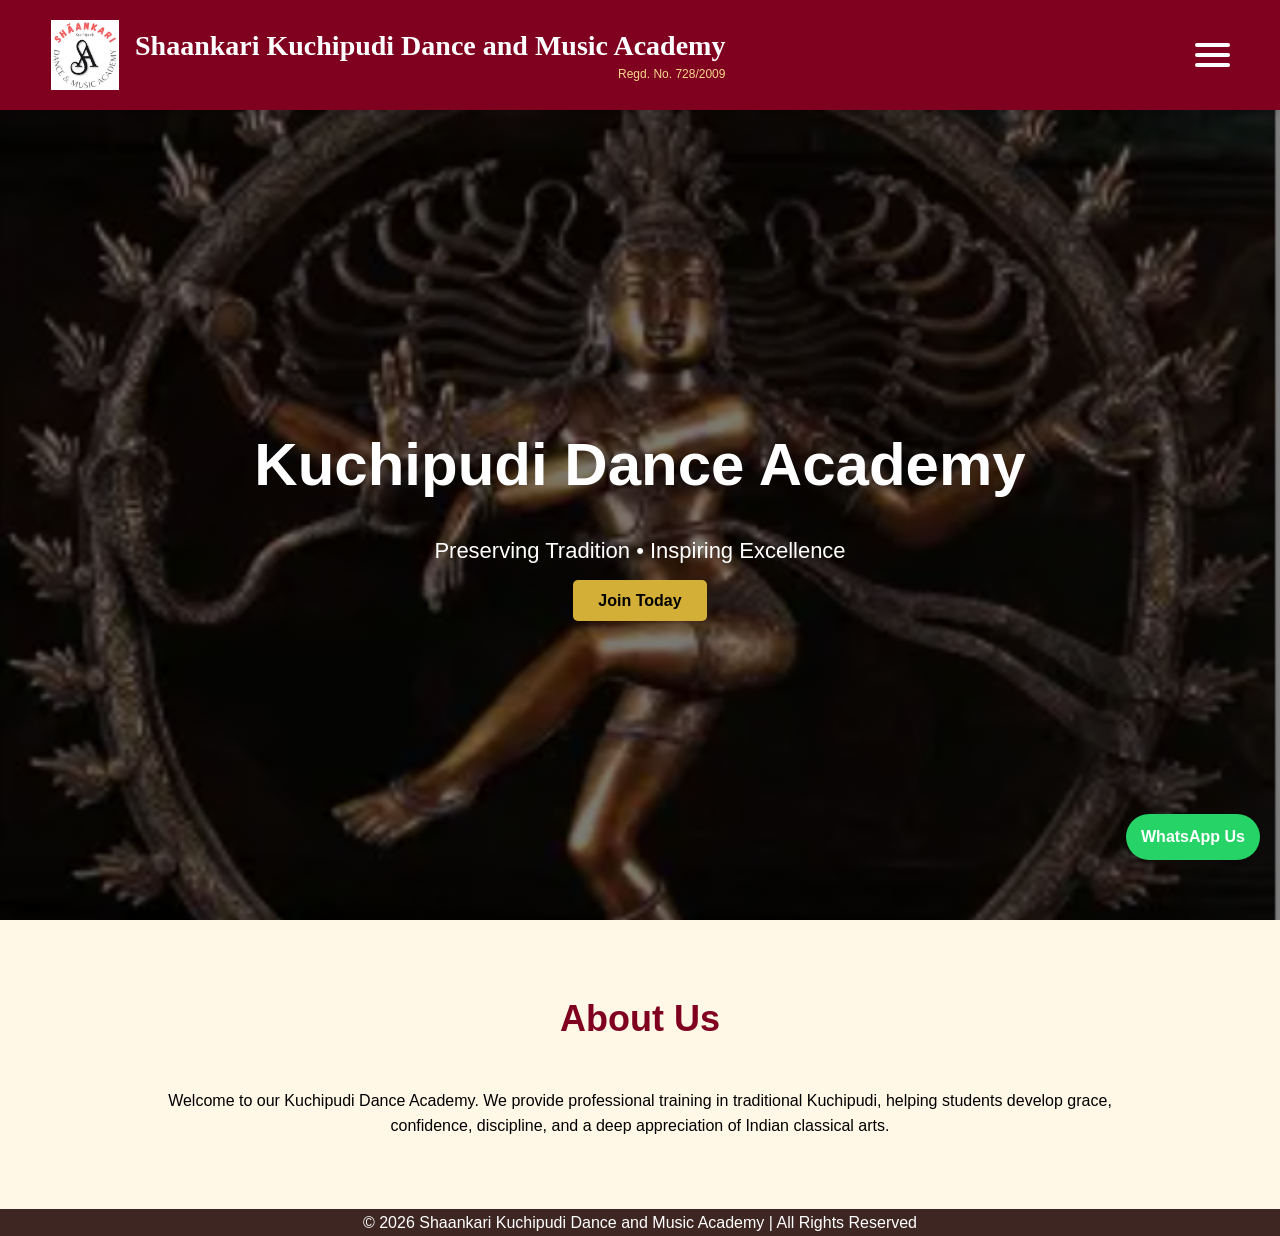
==== index.html @ 615d6a78 "First website upload" ====
<!DOCTYPE html>
<html lang="en">
<head>
<meta charset="UTF-8">
<meta name="viewport" content="width=device-width, initial-scale=1.0">
<title>Kuchipudi Dance Academy</title>
<link rel="stylesheet" href="style.css">
<script src="script.js"></script>
</head>

<body>

<div id="header"></div>
<section class="hero">
    <div class="hero-content">
        <h1>Kuchipudi Dance Academy</h1>
        <p>Preserving Tradition • Inspiring Excellence</p>
        <a href="contact.html" class="btn">Join Today</a>
    </div>
</section>

<section id="about">
    <h2 class="section-title">About Us</h2>
    <div class="about">
        <p>
            Welcome to our Kuchipudi Dance Academy. We provide
            professional training in traditional Kuchipudi, helping
            students develop grace, confidence, discipline, and a
            deep appreciation of Indian classical arts.
        </p>
    </div>
</section>


<a href="https://wa.me/919133263884?text=Hello,%20I%20am%20interested%20in%20your%20academy."
   class="whatsapp-btn"
   target="_blank">
   WhatsApp Us
</a>


<footer>
    © 2026 Shaankari Kuchipudi Dance and Music Academy | All Rights Reserved
</footer>
<script>

document
.getElementById("contactForm")
.addEventListener("submit", async (e) => {

    e.preventDefault();

    const data = {

        name: document.getElementById("name").value,

        email: document.getElementById("email").value,

        phone: document.getElementById("phone").value,

        message: document.getElementById("message").value
    };

    try {

        const response = await fetch(
            "http://localhost:5000/api/contact",
            {
                method: "POST",
                headers: {
                    "Content-Type": "application/json"
                },
                body: JSON.stringify(data)
            }
        );

        const result = await response.json();

        alert(result.message);

        document
        .getElementById("contactForm")
        .reset();

    }
    catch(error) {

        console.error(error);

        alert("Failed to submit inquiry");
    }

});

</script>
</body>
</html>
---- style.css ----
*{
    margin:0;
    padding:0;
    box-sizing:border-box;
    font-family:Arial, sans-serif;
}

body{
    line-height:1.6;
    background:#FFF8E7;
}

header{
    background:#800020;
    color:white;
    padding:20px 50px;
    display:flex;
    justify-content:space-between;
    align-items:center;
    position:relative;
    box-shadow:0 2px 10px rgba(0,0,0,0.2);
}

.logo{
    display:flex;
    align-items:center;
    gap:15px;
}

.logo img{
    width:70px;
    height:70px;
    object-fit:contain;
}

.logo-text{
    display:flex;
    flex-direction:column;

    font-family:'Cinzel', serif; /* or Georgia */
    font-size:28px;
    font-weight:bold;
    color:white;
    line-height:1.2;
}

.regd{
    font-size:12px;
    font-weight:normal;
    color:#f5d98b;
    align-self:flex-end;
    margin-top:5px;
}
.menu-toggle{
    display:flex;
    flex-direction:column;
    cursor:pointer;
    gap:6px;
}

.menu-toggle span{
    width:35px;
    height:4px;
    background:white;
    border-radius:2px;
    transition:0.4s;
}

/* Animated Hamburger */

.menu-toggle.active span:nth-child(1){
    transform:translateY(10px) rotate(45deg);
}

.menu-toggle.active span:nth-child(2){
    opacity:0;
}

.menu-toggle.active span:nth-child(3){
    transform:translateY(-10px) rotate(-45deg);
}

/* Dropdown Menu */

#menu{
    position:absolute;
    top:85px;
    right:20px;
    width:280px;

    background:white;
    border-radius:15px;

    box-shadow:0 8px 25px rgba(0,0,0,0.15);

    overflow:hidden;

    max-height:0;
    opacity:0;

    transition:
        max-height 0.5s ease,
        opacity 0.4s ease;

    z-index:1000;
}

#menu.show{
    max-height:500px;
    opacity:1;
}

#menu a{
    display:block;
    padding:18px 22px;
    color:#333;
    text-decoration:none;
    font-size:16px;

    border-bottom:1px solid #eee;

    transition:
        background 0.3s,
        padding-left 0.3s;
}

#menu a:hover{
    background:#fff4dc;
    padding-left:30px;
    color:#800020;
}

#menu a:last-child{
    border-bottom:none;
}

nav a{
    color:white;
    text-decoration:none;
    margin-left:20px;
}

.hero{
    height:90vh;
    background:linear-gradient(rgba(0,0,0,.5),
    rgba(0,0,0,.5)),
    url("./images/nataraja.png")
    center/cover;
    display:flex;
    justify-content:center;
    align-items:center;
    text-align:center;
    color:white;
}

.hero-content h1{
    font-size:60px;
}

.hero-content p{
    font-size:22px;
    margin:20px 0;
}

.btn{
    background:#D4AF37;
    color:black;
    padding:12px 25px;
    text-decoration:none;
    border-radius:5px;
    font-weight:bold;
}

section{
    padding:70px 10%;
}

.section-title{
    text-align:center;
    font-size:36px;
    color:#800020;
    margin-bottom:40px;
}

.about{
    text-align:center;
}

.page-banner{
    height:400px;

    background:
    linear-gradient(
        rgba(0,0,0,0.5),
        rgba(0,0,0,0.5)
    ),
    url("./images/banner.jpg");

    background-size:cover;
    background-position:50% 70%;
    background-repeat:no-repeat;

    display:flex;
    justify-content:center;
    align-items:center;

    text-align:center;
}

.banner-overlay h1{
    color:white;
    font-size:60px;
    margin-bottom:15px;

    font-family:Georgia, serif;
}

.banner-overlay p{
    color:white;
    font-size:24px;
    letter-spacing:2px;
}



.about-section{
    padding:50px 20px;
    background:#faf8f3;
}

.container{
    max-width:1200px;
    margin:auto;
}

.page-title{
    text-align:center;
    color:#8b0000;
    font-size:42px;
    margin-bottom:10px;
}

.subtitle{
    text-align:center;
    font-size:20px;
    color:#555;
    margin-bottom:40px;
}

.about-intro{
    text-align:center;
    line-height:1.8;
    margin-bottom:40px;
}

.stats-container{
    display:grid;
    grid-template-columns:repeat(auto-fit,minmax(180px,1fr));
    gap:20px;
    margin-bottom:50px;
}

.stat-card{
    background:white;
    padding:25px;
    text-align:center;
    border-radius:12px;
    box-shadow:0 3px 10px rgba(0,0,0,0.1);
}

.stat-card h2{
    color:#b22222;
    font-size:35px;
}

.about-card{
    background:white;
    padding:30px;
    margin-bottom:25px;
    border-radius:12px;
    box-shadow:0 3px 10px rgba(0,0,0,0.08);
}

.about-card h2{
    color:#8b0000;
    margin-bottom:15px;
}

.about-card ul{
    padding-left:20px;
}

.about-card li{
    margin-bottom:10px;
}

.values{
    display:grid;
    grid-template-columns:repeat(auto-fit,minmax(250px,1fr));
    gap:20px;
}

.quote-section{
    background:#8b0000;
    color:white;
    text-align:center;
    padding:40px;
    border-radius:12px;
    margin-top:30px;
}

.quote-section blockquote{
    font-size:28px;
    font-style:italic;
    margin:20px 0;
}

.closing-text{
    text-align:center;
    margin-top:40px;
}

.closing-text h2{
    color:#8b0000;
}

.closing-text h3{
    margin-top:20px;
    color:#b22222;
}





/* ===== FOUNDER PAGE ===== */

.founder-page{
    max-width: 1200px;
    margin: 0 auto;
    padding: 30px 20px;
}

/* ===== HERO SECTION ===== */

.founder-hero{
    margin-bottom: 50px;
}

.hero-container{
    display: flex;
    align-items: center;
    gap: 50px;
    flex-wrap: wrap;
}

.founder-photo{
    flex: 1;
    min-width: 300px;
}

.founder-photo img{
    width: 100%;
    border-radius: 20px;
    box-shadow: 0 8px 25px rgba(0,0,0,0.15);
}

.founder-details{
    flex: 1;
    min-width: 300px;
}

.founder-details h1{
    font-size: 2.8rem;
    color: #8B0000;
    margin-bottom: 10px;
}

.founder-details h3{
    color: #d4a017;
    margin-bottom: 12px;
    font-size: 1.4rem;
}

.designation{
    font-size: 1.1rem;
    font-weight: 600;
    margin-bottom: 20px;
}

.founder-details p{
    line-height: 1.8;
    color: #444;
}

/* ===== STATS ===== */

.stats{
    display: flex;
    gap: 20px;
    margin-top: 25px;
    flex-wrap: wrap;
}

.stat-box{
    background: #fff8ef;
    padding: 20px;
    border-radius: 12px;
    text-align: center;
    flex: 1;
    min-width: 120px;
    box-shadow: 0 4px 10px rgba(0,0,0,0.08);
}

.stat-box h2{
    color: #8B0000;
    margin-bottom: 5px;
}

.stat-box p{
    margin: 0;
    font-size: 14px;
}

/* ===== CONTENT SECTIONS ===== */

.content-section{
    background: #ffffff;
    padding: 30px;
    margin: 35px 0;
    border-radius: 15px;
    box-shadow: 0 3px 12px rgba(0,0,0,0.08);
}

.content-section h2{
    color: #8B0000;
    margin-bottom: 20px;
    font-size: 2rem;
}

.content-section p{
    line-height: 1.9;
    color: #444;
    margin-bottom: 15px;
}

/* ===== QUALIFICATION LIST ===== */

.qualification-list{
    padding-left: 25px;
}

.qualification-list li{
    margin-bottom: 12px;
    line-height: 1.7;
}

/* ===== IMAGE BANNER ===== */

.image-banner{
    margin: 50px 0;
}

.image-banner img{
    width: 100%;
    height: 450px;
    object-fit: cover;
    border-radius: 15px;
    box-shadow: 0 6px 15px rgba(0,0,0,0.15);
}

/* ===== SPLIT SECTION ===== */

.split-section{
    display: flex;
    align-items: center;
    gap: 40px;
    margin: 60px 0;
    flex-wrap: wrap;
}

.split-image{
    flex: 1;
    min-width: 300px;
}

.split-content{
    flex: 1;
    min-width: 300px;
}

.split-image img{
    width: 100%;
    height:350px;
    object-fit: cover;
    object-position: 20% 10%;
    border-radius: 15px;
    box-shadow: 0 6px 15px rgba(0,0,0,0.15);
}

.split-content h2{
    color: #8B0000;
    margin-bottom: 15px;
}

.split-content p{
    line-height: 1.8;
}

/* ===== WORK CARDS ===== */

.works-grid{
    display: grid;
    grid-template-columns: repeat(auto-fit,minmax(220px,1fr));
    gap: 20px;
}

.work-card{
    background: linear-gradient(135deg,#8B0000,#b22222);
    color: #fff;
    text-align: center;
    padding: 18px;
    border-radius: 12px;
    font-weight: 600;
    transition: transform 0.3s;
}

.work-card:hover{
    transform: translateY(-5px);
}

/* ===== TAGS ===== */

.tag-container,
.country-container{
    display: flex;
    flex-wrap: wrap;
    gap: 12px;
}

.tag,
.country{
    background: #f2f2f2;
    padding: 10px 16px;
    border-radius: 50px;
    font-weight: 500;
}

.country{
    background: #fff3d5;
}

/* ===== IMAGE ROW ===== */

.image-row{
    display: grid;
    grid-template-columns: repeat(auto-fit,minmax(250px,1fr));
    gap: 20px;
    margin: 50px 0;
}

.image-row img{
    width: 100%;
    height: 280px;
    object-fit: cover;
    border-radius: 15px;
    transition: transform 0.4s ease;
}

.image-row img:hover{
    transform: scale(1.03);
}

/* ===== GALLERY ===== */

.gallery-section{
    margin: 60px 0;
}

.gallery-section h2{
    text-align: center;
    color: #8B0000;
    margin-bottom: 30px;
}

.gallery-grid{
    display: grid;
    grid-template-columns: repeat(auto-fit,minmax(280px,1fr));
    gap: 20px;
}

.gallery-grid img{
    width: 100%;
    height: 280px;
    object-fit: cover;
    border-radius: 15px;
    box-shadow: 0 5px 12px rgba(0,0,0,0.15);
    transition: transform 0.3s ease;
}

.gallery-grid img:hover{
    transform: scale(1.02);
}

/* ===== MESSAGE ===== */

.founder-message{
    background: #fff8ef;
    padding: 40px;
    border-radius: 20px;
    text-align: center;
    margin: 60px 0;
}

.founder-message h2{
    color: #8B0000;
    margin-bottom: 20px;
}

.founder-message blockquote{
    font-size: 1.6rem;
    font-style: italic;
    color: #8B0000;
    margin-bottom: 20px;
}

.founder-message p{
    max-width: 800px;
    margin: auto;
    line-height: 1.8;
}

/* ===== MOBILE ===== */

@media(max-width:768px){

    .founder-details h1{
        font-size: 2rem;
    }

    .hero-container{
        gap: 30px;
    }

    .content-section{
        padding: 20px;
    }

    .image-banner img{
        height: 280px;
    }

    .gallery-grid img{
        height: 220px;
    }

    .image-row img{
        height: 220px;
    }

}






.courses{
    display:grid;
    grid-template-columns:repeat(auto-fit,minmax(250px,1fr));
    gap:25px;
}

.card{
    background:white;
    padding:25px;
    border-radius:10px;
    box-shadow:0 4px 12px rgba(0,0,0,.1);
}

.card h3{
    color:#800020;
    margin-bottom:15px;
}

.gallery{
    display:grid;
    grid-template-columns:repeat(auto-fit,minmax(280px,1fr));
    gap:20px;
}

.gallery img{
    width:80%;
    height:250px;
    object-fit:cover;
    object-position: 40% 20%;
    border-radius:10px;
}

.contact-container{
    display:flex;
    gap:40px;
    padding:60px 10%;
    flex-wrap:wrap;
}

.contact-info,
.contact-form{
    flex:1;
    min-width:350px;
}

.contact-info{
    background:white;
    padding:30px;
    border-radius:15px;
    box-shadow:0 5px 20px rgba(0,0,0,0.1);
}

.contact-info h2{
    color:#800020;
    margin-bottom:20px;
}

.contact-info p{
    font-size:18px;
    margin-bottom:20px;
    line-height:1.8;
}


.map-section{
    padding:60px 10%;
}

.map-section h2{
    text-align:center;
    color:#800020;
    margin-bottom:30px;
}
.whatsapp-btn{
    position: fixed;
    bottom: 40px;
    right: 20px;
    background: #25D366;
    color: white;
    padding: 10px 15px;
    border-radius: 50px;
    text-decoration: none;
    font-weight: bold;
}

form{
    max-width:600px;
    margin:auto;
}

input, textarea{
    width:100%;
    padding:12px;
    margin:10px 0;
    border:1px solid #ccc;
    border-radius:5px;
}

button{
    background:#800020;
    color:white;
    border:none;
    padding:12px 25px;
    cursor:pointer;
    border-radius:5px;
}

footer{
    background:#3E2723;
    color:white;
    text-align:center;
    padding:1px;
}

@media(max-width:768px){
.hero-content h1{
    font-size:40px;
}
}
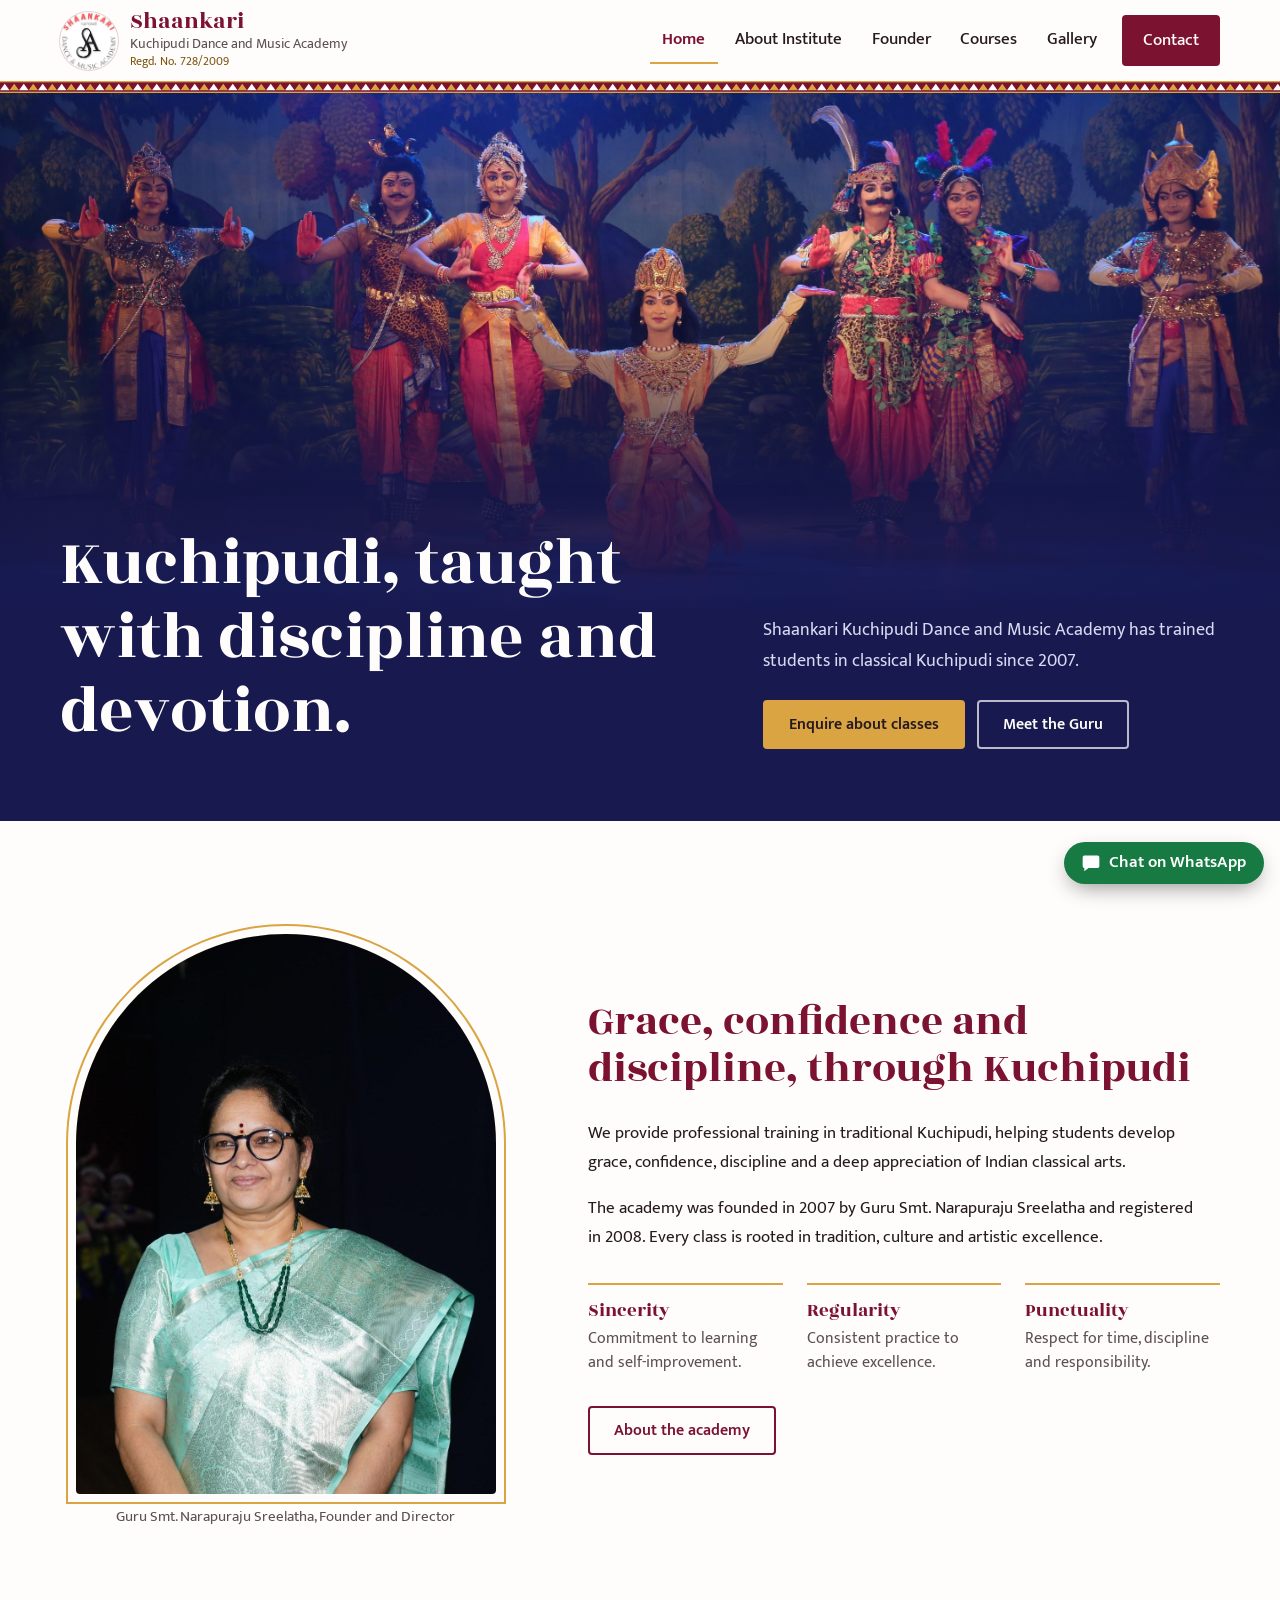
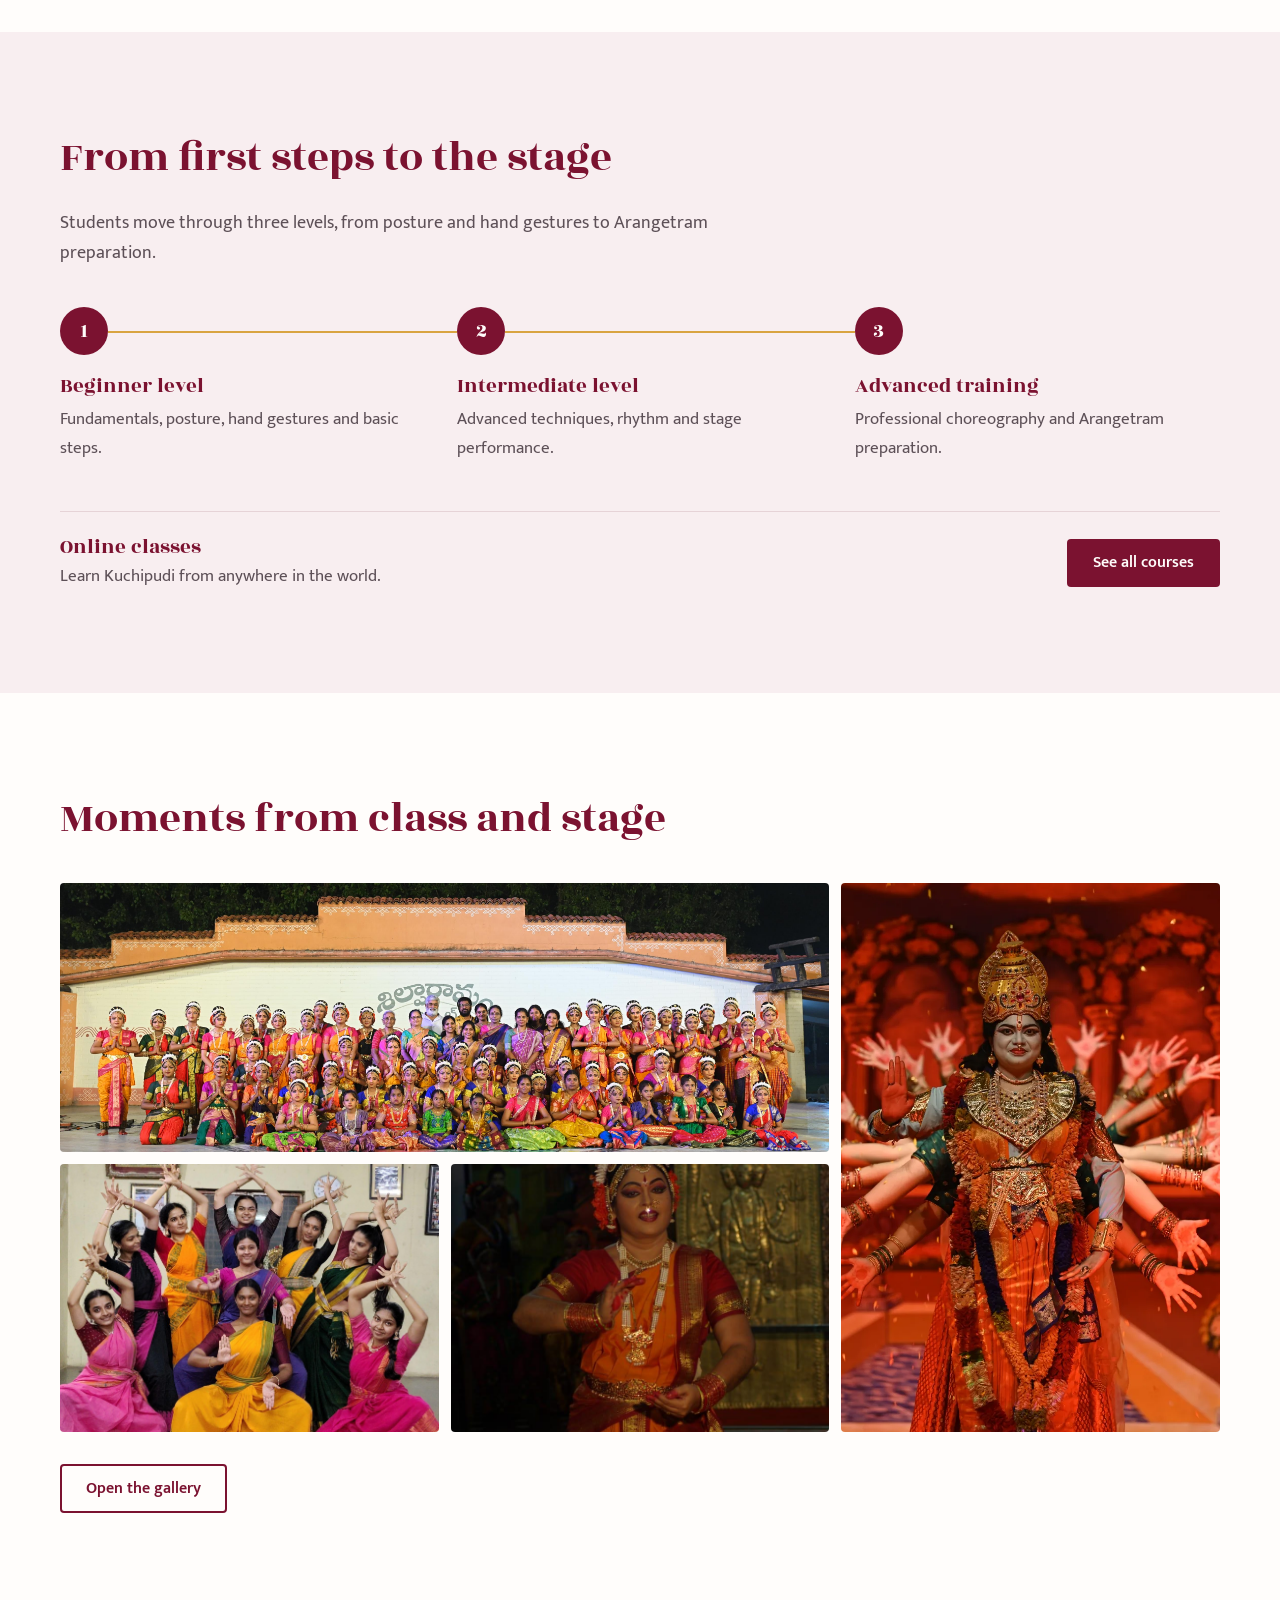
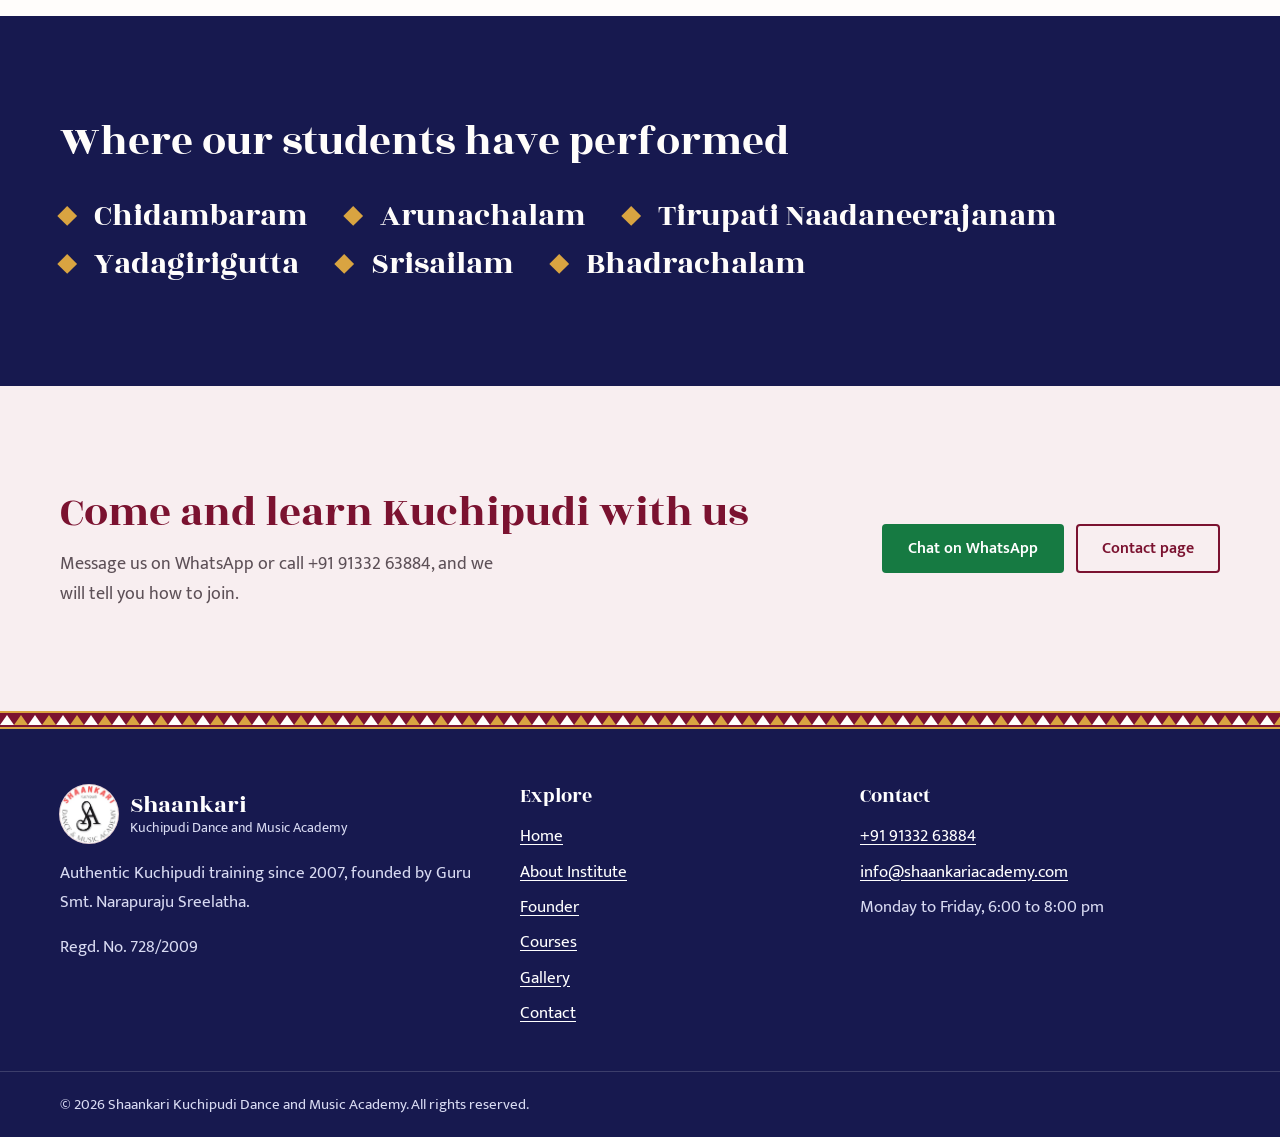
==== commit d86af6d4: "overall changes made to website" ====
--- a/index.html
+++ b/index.html
@@ -2,96 +2,162 @@
 <html lang="en">
 <head>
 <meta charset="UTF-8">
-<meta name="viewport" content="width=device-width, initial-scale=1.0">
-<title>Kuchipudi Dance Academy</title>
+<meta name="viewport" content="width=device-width, initial-scale=1">
+<title>Shaankari Kuchipudi Dance and Music Academy</title>
+<meta name="description" content="Shaankari Kuchipudi Dance and Music Academy has trained students in classical Kuchipudi since 2007. Classes from beginner level to Arangetram, in person and online.">
+<meta name="theme-color" content="#17194F">
+<link rel="icon" href="images/logo.jpg">
+<link rel="preconnect" href="https://fonts.googleapis.com">
+<link rel="preconnect" href="https://fonts.gstatic.com" crossorigin>
+<link href="https://fonts.googleapis.com/css2?family=Mukta:wght@400;500;600&family=Rozha+One&display=swap" rel="stylesheet">
 <link rel="stylesheet" href="style.css">
+</head>
+<body>
+<a class="skip-link" href="#main">Skip to content</a>
+<header id="site-header" class="site-header"></header>
+
+<main id="main">
+
+  <section class="hero" aria-labelledby="hero-title">
+    <div class="hero__media">
+      <img src="images/img2.jpg" width="2880" height="1920" fetchpriority="high"
+           alt="Seven dancers in Kuchipudi costume on stage in front of a painted forest backdrop">
+    </div>
+    <div class="hero__content wrap">
+      <h1 id="hero-title">Kuchipudi, taught with discipline and devotion.</h1>
+      <div class="hero__aside">
+        <p>Shaankari Kuchipudi Dance and Music Academy has trained students in classical Kuchipudi since 2007.</p>
+        <p class="actions">
+          <a class="btn btn--gold" href="contact.html">Enquire about classes</a>
+          <a class="btn btn--light" href="founder.html">Meet the Guru</a>
+        </p>
+      </div>
+    </div>
+  </section>
+
+  <section class="band" aria-labelledby="welcome-title">
+    <div class="wrap split">
+      <figure class="photo" style="margin:0">
+        <div class="arch">
+          <img src="images/guru.jpg" width="1988" height="1326" loading="lazy" decoding="async"
+               style="object-position:58% 40%"
+               alt="Smt. Narapuraju Sreelatha, founder and director of the academy">
+        </div>
+        <figcaption class="caption">Guru Smt. Narapuraju Sreelatha, Founder and Director</figcaption>
+      </figure>
+
+      <div>
+        <h2 id="welcome-title">Grace, confidence and discipline, through Kuchipudi</h2>
+        <div class="prose">
+          <p>We provide professional training in traditional Kuchipudi, helping students develop grace, confidence, discipline and a deep appreciation of Indian classical arts.</p>
+          <p>The academy was founded in 2007 by Guru Smt. Narapuraju Sreelatha and registered in 2008. Every class is rooted in tradition, culture and artistic excellence.</p>
+        </div>
+
+        <ul class="values">
+          <li>
+            <h3>Sincerity</h3>
+            <p>Commitment to learning and self-improvement.</p>
+          </li>
+          <li>
+            <h3>Regularity</h3>
+            <p>Consistent practice to achieve excellence.</p>
+          </li>
+          <li>
+            <h3>Punctuality</h3>
+            <p>Respect for time, discipline and responsibility.</p>
+          </li>
+        </ul>
+
+        <p class="actions"><a class="btn btn--outline" href="about-institute.html">About the academy</a></p>
+      </div>
+    </div>
+  </section>
+
+  <section class="band band--blush" aria-labelledby="path-title">
+    <div class="wrap">
+      <div class="section-head">
+        <h2 id="path-title">From first steps to the stage</h2>
+        <p>Students move through three levels, from posture and hand gestures to Arangetram preparation.</p>
+      </div>
+
+      <ol class="path">
+        <li>
+          <h3>Beginner level</h3>
+          <p>Fundamentals, posture, hand gestures and basic steps.</p>
+        </li>
+        <li>
+          <h3>Intermediate level</h3>
+          <p>Advanced techniques, rhythm and stage performance.</p>
+        </li>
+        <li>
+          <h3>Advanced training</h3>
+          <p>Professional choreography and Arangetram preparation.</p>
+        </li>
+      </ol>
+
+      <div class="path-note">
+        <div>
+          <h3>Online classes</h3>
+          <p>Learn Kuchipudi from anywhere in the world.</p>
+        </div>
+        <a class="btn btn--silk" href="courses.html">See all courses</a>
+      </div>
+    </div>
+  </section>
+
+  <section class="band" aria-labelledby="moments-title">
+    <div class="wrap">
+      <div class="section-head">
+        <h2 id="moments-title">Moments from class and stage</h2>
+      </div>
+
+      <div class="mosaic">
+        <img class="m1" src="images/banner.jpg" width="3024" height="2012" loading="lazy" decoding="async"
+             alt="Students, teachers and guests of the academy posing together on an open-air stage at night">
+        <img class="m2" src="images/img1.png" width="1080" height="1080" loading="lazy" decoding="async"
+             alt="A dancer as a many-armed Devi, with other dancers' hands fanned out behind her">
+        <img class="m3" src="images/img3.jpg" width="1542" height="1600" loading="lazy" decoding="async"
+             alt="Students in sarees striking hand gestures in the academy studio">
+        <img class="m4" src="images/guru5.jpg" width="856" height="1280" loading="lazy" decoding="async"
+             alt="A dancer in an orange saree mid-expression, in front of a golden temple relief">
+      </div>
+
+      <p class="more"><a class="btn btn--outline" href="gallery.html">Open the gallery</a></p>
+    </div>
+  </section>
+
+  <section class="band band--indigo" aria-labelledby="venues-title">
+    <div class="wrap">
+      <div class="section-head" style="margin-bottom:0">
+        <h2 id="venues-title" style="margin-bottom:0">Where our students have performed</h2>
+      </div>
+      <ul class="venues">
+        <li>Chidambaram</li>
+        <li>Arunachalam</li>
+        <li>Tirupati Naadaneerajanam</li>
+        <li>Yadagirigutta</li>
+        <li>Srisailam</li>
+        <li>Bhadrachalam</li>
+      </ul>
+    </div>
+  </section>
+
+  <section class="band band--blush" aria-labelledby="cta-title">
+    <div class="wrap cta">
+      <div>
+        <h2 id="cta-title">Come and learn Kuchipudi with us</h2>
+        <p>Message us on WhatsApp or call +91 91332 63884, and we will tell you how to join.</p>
+      </div>
+      <p class="actions">
+        <a class="btn btn--wa" href="https://wa.me/919133263884?text=Hello%2C%20I%20am%20interested%20in%20your%20academy." target="_blank" rel="noopener">Chat on WhatsApp</a>
+        <a class="btn btn--outline" href="contact.html">Contact page</a>
+      </p>
+    </div>
+  </section>
+
+</main>
+
+<footer id="site-footer" class="site-footer"></footer>
 <script src="script.js"></script>
-</head>
-
-<body>
-
-<div id="header"></div>
-<section class="hero">
-    <div class="hero-content">
-        <h1>Kuchipudi Dance Academy</h1>
-        <p>Preserving Tradition • Inspiring Excellence</p>
-        <a href="contact.html" class="btn">Join Today</a>
-    </div>
-</section>
-
-<section id="about">
-    <h2 class="section-title">About Us</h2>
-    <div class="about">
-        <p>
-            Welcome to our Kuchipudi Dance Academy. We provide
-            professional training in traditional Kuchipudi, helping
-            students develop grace, confidence, discipline, and a
-            deep appreciation of Indian classical arts.
-        </p>
-    </div>
-</section>
-
-
-<a href="https://wa.me/919133263884?text=Hello,%20I%20am%20interested%20in%20your%20academy."
-   class="whatsapp-btn"
-   target="_blank">
-   WhatsApp Us
-</a>
-
-
-<footer>
-    © 2026 Shaankari Kuchipudi Dance and Music Academy | All Rights Reserved
-</footer>
-<script>
-
-document
-.getElementById("contactForm")
-.addEventListener("submit", async (e) => {
-
-    e.preventDefault();
-
-    const data = {
-
-        name: document.getElementById("name").value,
-
-        email: document.getElementById("email").value,
-
-        phone: document.getElementById("phone").value,
-
-        message: document.getElementById("message").value
-    };
-
-    try {
-
-        const response = await fetch(
-            "http://localhost:5000/api/contact",
-            {
-                method: "POST",
-                headers: {
-                    "Content-Type": "application/json"
-                },
-                body: JSON.stringify(data)
-            }
-        );
-
-        const result = await response.json();
-
-        alert(result.message);
-
-        document
-        .getElementById("contactForm")
-        .reset();
-
-    }
-    catch(error) {
-
-        console.error(error);
-
-        alert("Failed to submit inquiry");
-    }
-
-});
-
-</script>
 </body>
-</html>+</html>
--- a/style.css
+++ b/style.css
@@ -1,787 +1,923 @@
-
-*{
-    margin:0;
-    padding:0;
-    box-sizing:border-box;
-    font-family:Arial, sans-serif;
-}
-
-body{
-    line-height:1.6;
-    background:#FFF8E7;
-}
-
-header{
-    background:#800020;
-    color:white;
-    padding:20px 50px;
-    display:flex;
-    justify-content:space-between;
-    align-items:center;
-    position:relative;
-    box-shadow:0 2px 10px rgba(0,0,0,0.2);
-}
-
-.logo{
-    display:flex;
-    align-items:center;
-    gap:15px;
-}
-
-.logo img{
-    width:70px;
-    height:70px;
-    object-fit:contain;
-}
-
-.logo-text{
-    display:flex;
-    flex-direction:column;
-
-    font-family:'Cinzel', serif; /* or Georgia */
-    font-size:28px;
-    font-weight:bold;
-    color:white;
-    line-height:1.2;
-}
-
-.regd{
-    font-size:12px;
-    font-weight:normal;
-    color:#f5d98b;
-    align-self:flex-end;
-    margin-top:5px;
-}
-.menu-toggle{
-    display:flex;
-    flex-direction:column;
-    cursor:pointer;
-    gap:6px;
-}
-
-.menu-toggle span{
-    width:35px;
-    height:4px;
-    background:white;
-    border-radius:2px;
-    transition:0.4s;
-}
-
-/* Animated Hamburger */
-
-.menu-toggle.active span:nth-child(1){
-    transform:translateY(10px) rotate(45deg);
-}
-
-.menu-toggle.active span:nth-child(2){
-    opacity:0;
-}
-
-.menu-toggle.active span:nth-child(3){
-    transform:translateY(-10px) rotate(-45deg);
-}
-
-/* Dropdown Menu */
-
-#menu{
-    position:absolute;
-    top:85px;
-    right:20px;
-    width:280px;
-
-    background:white;
-    border-radius:15px;
-
-    box-shadow:0 8px 25px rgba(0,0,0,0.15);
-
-    overflow:hidden;
-
-    max-height:0;
-    opacity:0;
-
-    transition:
-        max-height 0.5s ease,
-        opacity 0.4s ease;
-
-    z-index:1000;
-}
-
-#menu.show{
-    max-height:500px;
-    opacity:1;
-}
-
-#menu a{
-    display:block;
-    padding:18px 22px;
-    color:#333;
-    text-decoration:none;
-    font-size:16px;
-
-    border-bottom:1px solid #eee;
-
-    transition:
-        background 0.3s,
-        padding-left 0.3s;
-}
-
-#menu a:hover{
-    background:#fff4dc;
-    padding-left:30px;
-    color:#800020;
-}
-
-#menu a:last-child{
-    border-bottom:none;
-}
-
-nav a{
-    color:white;
-    text-decoration:none;
-    margin-left:20px;
-}
-
-.hero{
-    height:90vh;
-    background:linear-gradient(rgba(0,0,0,.5),
-    rgba(0,0,0,.5)),
-    url("./images/nataraja.png")
-    center/cover;
-    display:flex;
-    justify-content:center;
-    align-items:center;
-    text-align:center;
-    color:white;
-}
-
-.hero-content h1{
-    font-size:60px;
-}
-
-.hero-content p{
-    font-size:22px;
-    margin:20px 0;
-}
-
-.btn{
-    background:#D4AF37;
-    color:black;
-    padding:12px 25px;
-    text-decoration:none;
-    border-radius:5px;
-    font-weight:bold;
-}
-
-section{
-    padding:70px 10%;
-}
-
-.section-title{
-    text-align:center;
-    font-size:36px;
-    color:#800020;
-    margin-bottom:40px;
-}
-
-.about{
-    text-align:center;
-}
-
-.page-banner{
-    height:400px;
-
-    background:
-    linear-gradient(
-        rgba(0,0,0,0.5),
-        rgba(0,0,0,0.5)
-    ),
-    url("./images/banner.jpg");
-
-    background-size:cover;
-    background-position:50% 70%;
-    background-repeat:no-repeat;
-
-    display:flex;
-    justify-content:center;
-    align-items:center;
-
-    text-align:center;
-}
-
-.banner-overlay h1{
-    color:white;
-    font-size:60px;
-    margin-bottom:15px;
-
-    font-family:Georgia, serif;
-}
-
-.banner-overlay p{
-    color:white;
-    font-size:24px;
-    letter-spacing:2px;
-}
-
-
-
-.about-section{
-    padding:50px 20px;
-    background:#faf8f3;
-}
-
-.container{
-    max-width:1200px;
-    margin:auto;
-}
-
-.page-title{
-    text-align:center;
-    color:#8b0000;
-    font-size:42px;
-    margin-bottom:10px;
-}
-
-.subtitle{
-    text-align:center;
-    font-size:20px;
-    color:#555;
-    margin-bottom:40px;
-}
-
-.about-intro{
-    text-align:center;
-    line-height:1.8;
-    margin-bottom:40px;
-}
-
-.stats-container{
-    display:grid;
-    grid-template-columns:repeat(auto-fit,minmax(180px,1fr));
-    gap:20px;
-    margin-bottom:50px;
-}
-
-.stat-card{
-    background:white;
-    padding:25px;
-    text-align:center;
-    border-radius:12px;
-    box-shadow:0 3px 10px rgba(0,0,0,0.1);
-}
-
-.stat-card h2{
-    color:#b22222;
-    font-size:35px;
-}
-
-.about-card{
-    background:white;
-    padding:30px;
-    margin-bottom:25px;
-    border-radius:12px;
-    box-shadow:0 3px 10px rgba(0,0,0,0.08);
-}
-
-.about-card h2{
-    color:#8b0000;
-    margin-bottom:15px;
-}
-
-.about-card ul{
-    padding-left:20px;
-}
-
-.about-card li{
-    margin-bottom:10px;
-}
-
-.values{
-    display:grid;
-    grid-template-columns:repeat(auto-fit,minmax(250px,1fr));
-    gap:20px;
-}
-
-.quote-section{
-    background:#8b0000;
-    color:white;
-    text-align:center;
-    padding:40px;
-    border-radius:12px;
-    margin-top:30px;
-}
-
-.quote-section blockquote{
-    font-size:28px;
-    font-style:italic;
-    margin:20px 0;
-}
-
-.closing-text{
-    text-align:center;
-    margin-top:40px;
-}
-
-.closing-text h2{
-    color:#8b0000;
-}
-
-.closing-text h3{
-    margin-top:20px;
-    color:#b22222;
-}
-
-
-
-
-
-/* ===== FOUNDER PAGE ===== */
-
-.founder-page{
-    max-width: 1200px;
-    margin: 0 auto;
-    padding: 30px 20px;
-}
-
-/* ===== HERO SECTION ===== */
-
-.founder-hero{
-    margin-bottom: 50px;
-}
-
-.hero-container{
-    display: flex;
+/* ==========================================================================
+   Shaankari Kuchipudi Dance and Music Academy
+
+   Design notes
+   - The zari border (the woven temple border on a silk saree) is the
+     signature motif. It sits under the header and above the footer.
+   - Portraits sit in a temple-niche arch. The Nataraja sits in a circle,
+     echoing his ring of flames.
+   - Colours come from the stage: silk maroon, night-stage indigo, zari gold.
+   ========================================================================== */
+
+:root {
+  --silk: #7B1230;
+  --silk-deep: #560B21;
+  --indigo: #17194F;
+  --indigo-soft: #242877;
+  --zari: #D9A441;
+  --zari-ink: #7D5410;
+  --paper: #FFFDFB;
+  --blush: #F8EEF0;
+  --ink: #241A1F;
+  --muted: #5D5057;
+  --line: #E6D3D7;
+  --on-dark: #D8DAF2;
+  --wa: #167A42;
+
+  --radius: 4px;
+  --wrap: 1160px;
+  --ring: var(--paper);
+
+  --font-display: "Rozha One", "Playfair Display", Georgia, "Times New Roman", serif;
+  --font-body: "Mukta", "Segoe UI", system-ui, -apple-system, Roboto, sans-serif;
+
+  --zari-tile: url("data:image/svg+xml,%3Csvg xmlns='http://www.w3.org/2000/svg' width='28' height='18'%3E%3Crect width='28' height='18' fill='%237B1230'/%3E%3Crect width='28' height='2' fill='%23D9A441'/%3E%3Crect y='16' width='28' height='2' fill='%23D9A441'/%3E%3Cpath d='M0 14L7 4l7 10z' fill='%23FFFDFB'/%3E%3Cpath d='M14 14l7-10 7 10z' fill='%23D9A441'/%3E%3C/svg%3E");
+}
+
+/* ---------- Base ---------- */
+
+*, *::before, *::after { box-sizing: border-box; }
+
+html {
+  -webkit-text-size-adjust: 100%;
+  scroll-behavior: smooth;
+}
+
+body {
+  margin: 0;
+  font-family: var(--font-body);
+  font-size: 1.0625rem;
+  line-height: 1.7;
+  color: var(--ink);
+  background: var(--paper);
+  overflow-x: clip;
+}
+
+img { display: block; max-width: 100%; height: auto; }
+
+h1, h2, h3 {
+  margin: 0;
+  font-family: var(--font-display);
+  font-weight: 400;
+  line-height: 1.1;
+  color: var(--silk);
+}
+
+h1 { font-size: clamp(2.3rem, 5.2vw, 4rem); }
+h2 { font-size: clamp(1.8rem, 3.4vw, 2.7rem); margin-bottom: 0.6em; }
+h3 { font-size: 1.3rem; }
+
+p { margin: 0 0 1em; }
+
+a { color: var(--silk); text-underline-offset: 3px; }
+a:hover { color: var(--silk-deep); }
+
+:focus-visible {
+  outline: 3px solid var(--indigo-soft);
+  outline-offset: 3px;
+}
+
+.skip-link {
+  position: absolute;
+  left: 1rem;
+  top: -4rem;
+  z-index: 100;
+  padding: 0.6rem 1rem;
+  background: var(--paper);
+  color: var(--ink);
+  font-weight: 600;
+}
+.skip-link:focus { top: 1rem; }
+
+/* ---------- Layout ---------- */
+
+.wrap {
+  width: min(var(--wrap), 100% - 2.5rem);
+  margin-inline: auto;
+}
+
+.band { padding-block: clamp(3.5rem, 8vw, 6.5rem); }
+.band--blush { background: var(--blush); --ring: var(--blush); }
+.band--indigo { background: var(--indigo); color: var(--paper); --ring: var(--indigo); }
+.band--silk { background: var(--silk); color: var(--paper); --ring: var(--silk); }
+
+.band--indigo h2, .band--indigo h3,
+.band--silk h2, .band--silk h3 { color: var(--paper); }
+.band--indigo p, .band--silk p { color: var(--on-dark); }
+.band--indigo a:not(.btn) { color: var(--zari); }
+.band--indigo :focus-visible,
+.band--silk :focus-visible { outline-color: var(--zari); }
+
+.prose { max-width: 62ch; }
+.lead { font-size: 1.25rem; line-height: 1.6; color: var(--muted); }
+.muted { color: var(--muted); }
+
+.section-head { max-width: 46rem; margin-bottom: 2.5rem; }
+.section-head p { margin: 0; color: var(--muted); font-size: 1.1rem; }
+
+.split {
+  display: grid;
+  grid-template-columns: minmax(0, 5fr) minmax(0, 7fr);
+  gap: clamp(2rem, 6vw, 5rem);
+  align-items: center;
+}
+.split--reverse { grid-template-columns: minmax(0, 7fr) minmax(0, 5fr); }
+.split--even { grid-template-columns: repeat(2, minmax(0, 1fr)); }
+
+/* ---------- Zari border ---------- */
+
+.zari {
+  height: 18px;
+  background: var(--zari-tile) repeat-x;
+  background-size: 28px 18px;
+}
+.zari--thin {
+  height: 12px;
+  background-size: 19px 12px;
+}
+
+/* ---------- Buttons ---------- */
+
+.btn {
+  display: inline-flex;
+  align-items: center;
+  justify-content: center;
+  gap: 0.5rem;
+  padding: 0.8rem 1.5rem;
+  border: 2px solid transparent;
+  border-radius: var(--radius);
+  font: 600 1rem/1.2 var(--font-body);
+  text-decoration: none;
+  cursor: pointer;
+  transition: background-color 0.2s, color 0.2s, border-color 0.2s;
+}
+.btn--gold { background: var(--zari); color: var(--ink); }
+.btn--gold:hover { background: #E8B954; color: var(--ink); }
+.btn--silk { background: var(--silk); color: var(--paper); }
+.btn--silk:hover { background: var(--silk-deep); color: var(--paper); }
+.btn--outline { border-color: var(--silk); color: var(--silk); }
+.btn--outline:hover { background: var(--silk); color: var(--paper); }
+.btn--light { border-color: rgba(255, 255, 255, 0.7); color: var(--paper); }
+.btn--light:hover { background: rgba(255, 255, 255, 0.14); color: var(--paper); }
+.btn--wa { background: var(--wa); color: #fff; }
+.btn--wa:hover { background: #0F5E32; color: #fff; }
+
+.actions { display: flex; flex-wrap: wrap; gap: 0.75rem; margin: 0; }
+
+/* ---------- Header ---------- */
+
+#site-header { min-height: 92px; }
+
+.site-header {
+  position: sticky;
+  top: 0;
+  z-index: 50;
+  background: var(--paper);
+}
+
+.site-header__bar {
+  display: flex;
+  align-items: center;
+  justify-content: space-between;
+  gap: 1rem;
+  padding-block: 0.6rem;
+}
+
+.brand {
+  display: flex;
+  align-items: center;
+  gap: 0.75rem;
+  color: var(--ink);
+  text-decoration: none;
+}
+.brand:hover { color: var(--ink); }
+
+.brand__mark {
+  flex: none;
+  width: 52px;
+  height: 52px;
+  border-radius: 50%;
+  object-fit: cover;
+  box-shadow: 0 0 0 1px var(--line);
+  background: #fff;
+}
+
+.brand__name {
+  display: block;
+  font-family: var(--font-display);
+  font-size: 1.45rem;
+  line-height: 1;
+  color: var(--silk);
+}
+.brand__sub {
+  display: block;
+  margin-top: 0.2rem;
+  font-size: 0.78rem;
+  line-height: 1.2;
+  color: var(--muted);
+}
+.brand__regd { display: none; }
+
+.nav-toggle {
+  display: grid;
+  place-content: center;
+  gap: 5px;
+  width: 44px;
+  height: 44px;
+  padding: 0;
+  border: 1px solid var(--line);
+  border-radius: var(--radius);
+  background: var(--paper);
+  cursor: pointer;
+}
+.nav-toggle span {
+  display: block;
+  width: 22px;
+  height: 2px;
+  background: var(--silk);
+  transition: transform 0.25s, opacity 0.25s;
+}
+.nav-toggle[aria-expanded="true"] span:nth-child(1) { transform: translateY(7px) rotate(45deg); }
+.nav-toggle[aria-expanded="true"] span:nth-child(2) { opacity: 0; }
+.nav-toggle[aria-expanded="true"] span:nth-child(3) { transform: translateY(-7px) rotate(-45deg); }
+
+.nav {
+  position: absolute;
+  left: 0;
+  right: 0;
+  top: 100%;
+  display: flex;
+  flex-direction: column;
+  padding: 0.25rem 1.25rem 1rem;
+  background: var(--paper);
+  border-bottom: 1px solid var(--line);
+  box-shadow: 0 18px 30px -18px rgba(23, 25, 79, 0.4);
+  visibility: hidden;
+  opacity: 0;
+  transform: translateY(-6px);
+  transition: opacity 0.2s, transform 0.2s, visibility 0s 0.2s;
+}
+.nav.is-open {
+  visibility: visible;
+  opacity: 1;
+  transform: none;
+  transition: opacity 0.2s, transform 0.2s;
+}
+.nav a {
+  padding: 0.9rem 0.25rem;
+  border-bottom: 1px solid var(--line);
+  color: var(--ink);
+  font-weight: 500;
+  text-decoration: none;
+}
+.nav a:hover,
+.nav a[aria-current="page"] { color: var(--silk); }
+.nav a[aria-current="page"] { font-weight: 600; }
+.nav a:last-child { border-bottom: 0; }
+
+@media (min-width: 1040px) {
+  .nav-toggle { display: none; }
+
+  .nav {
+    position: static;
+    flex-direction: row;
     align-items: center;
-    gap: 50px;
-    flex-wrap: wrap;
-}
-
-.founder-photo{
-    flex: 1;
-    min-width: 300px;
-}
-
-.founder-photo img{
-    width: 100%;
-    border-radius: 20px;
-    box-shadow: 0 8px 25px rgba(0,0,0,0.15);
-}
-
-.founder-details{
-    flex: 1;
-    min-width: 300px;
-}
-
-.founder-details h1{
-    font-size: 2.8rem;
-    color: #8B0000;
-    margin-bottom: 10px;
-}
-
-.founder-details h3{
-    color: #d4a017;
-    margin-bottom: 12px;
-    font-size: 1.4rem;
-}
-
-.designation{
-    font-size: 1.1rem;
-    font-weight: 600;
-    margin-bottom: 20px;
-}
-
-.founder-details p{
-    line-height: 1.8;
-    color: #444;
-}
-
-/* ===== STATS ===== */
-
-.stats{
-    display: flex;
-    gap: 20px;
-    margin-top: 25px;
-    flex-wrap: wrap;
-}
-
-.stat-box{
-    background: #fff8ef;
-    padding: 20px;
-    border-radius: 12px;
-    text-align: center;
-    flex: 1;
-    min-width: 120px;
-    box-shadow: 0 4px 10px rgba(0,0,0,0.08);
-}
-
-.stat-box h2{
-    color: #8B0000;
-    margin-bottom: 5px;
-}
-
-.stat-box p{
-    margin: 0;
-    font-size: 14px;
-}
-
-/* ===== CONTENT SECTIONS ===== */
-
-.content-section{
-    background: #ffffff;
-    padding: 30px;
-    margin: 35px 0;
-    border-radius: 15px;
-    box-shadow: 0 3px 12px rgba(0,0,0,0.08);
-}
-
-.content-section h2{
-    color: #8B0000;
-    margin-bottom: 20px;
-    font-size: 2rem;
-}
-
-.content-section p{
-    line-height: 1.9;
-    color: #444;
-    margin-bottom: 15px;
-}
-
-/* ===== QUALIFICATION LIST ===== */
-
-.qualification-list{
-    padding-left: 25px;
-}
-
-.qualification-list li{
-    margin-bottom: 12px;
-    line-height: 1.7;
-}
-
-/* ===== IMAGE BANNER ===== */
-
-.image-banner{
-    margin: 50px 0;
-}
-
-.image-banner img{
-    width: 100%;
-    height: 450px;
-    object-fit: cover;
-    border-radius: 15px;
-    box-shadow: 0 6px 15px rgba(0,0,0,0.15);
-}
-
-/* ===== SPLIT SECTION ===== */
-
-.split-section{
-    display: flex;
-    align-items: center;
-    gap: 40px;
-    margin: 60px 0;
-    flex-wrap: wrap;
-}
-
-.split-image{
-    flex: 1;
-    min-width: 300px;
-}
-
-.split-content{
-    flex: 1;
-    min-width: 300px;
-}
-
-.split-image img{
-    width: 100%;
-    height:350px;
-    object-fit: cover;
-    object-position: 20% 10%;
-    border-radius: 15px;
-    box-shadow: 0 6px 15px rgba(0,0,0,0.15);
-}
-
-.split-content h2{
-    color: #8B0000;
-    margin-bottom: 15px;
-}
-
-.split-content p{
-    line-height: 1.8;
-}
-
-/* ===== WORK CARDS ===== */
-
-.works-grid{
-    display: grid;
-    grid-template-columns: repeat(auto-fit,minmax(220px,1fr));
-    gap: 20px;
-}
-
-.work-card{
-    background: linear-gradient(135deg,#8B0000,#b22222);
-    color: #fff;
-    text-align: center;
-    padding: 18px;
-    border-radius: 12px;
-    font-weight: 600;
-    transition: transform 0.3s;
-}
-
-.work-card:hover{
-    transform: translateY(-5px);
-}
-
-/* ===== TAGS ===== */
-
-.tag-container,
-.country-container{
-    display: flex;
-    flex-wrap: wrap;
-    gap: 12px;
-}
-
-.tag,
-.country{
-    background: #f2f2f2;
-    padding: 10px 16px;
-    border-radius: 50px;
-    font-weight: 500;
-}
-
-.country{
-    background: #fff3d5;
-}
-
-/* ===== IMAGE ROW ===== */
-
-.image-row{
-    display: grid;
-    grid-template-columns: repeat(auto-fit,minmax(250px,1fr));
-    gap: 20px;
-    margin: 50px 0;
-}
-
-.image-row img{
-    width: 100%;
-    height: 280px;
-    object-fit: cover;
-    border-radius: 15px;
-    transition: transform 0.4s ease;
-}
-
-.image-row img:hover{
-    transform: scale(1.03);
-}
-
-/* ===== GALLERY ===== */
-
-.gallery-section{
-    margin: 60px 0;
-}
-
-.gallery-section h2{
-    text-align: center;
-    color: #8B0000;
-    margin-bottom: 30px;
-}
-
-.gallery-grid{
-    display: grid;
-    grid-template-columns: repeat(auto-fit,minmax(280px,1fr));
-    gap: 20px;
-}
-
-.gallery-grid img{
-    width: 100%;
-    height: 280px;
-    object-fit: cover;
-    border-radius: 15px;
-    box-shadow: 0 5px 12px rgba(0,0,0,0.15);
-    transition: transform 0.3s ease;
-}
-
-.gallery-grid img:hover{
-    transform: scale(1.02);
-}
-
-/* ===== MESSAGE ===== */
-
-.founder-message{
-    background: #fff8ef;
-    padding: 40px;
-    border-radius: 20px;
-    text-align: center;
-    margin: 60px 0;
-}
-
-.founder-message h2{
-    color: #8B0000;
-    margin-bottom: 20px;
-}
-
-.founder-message blockquote{
-    font-size: 1.6rem;
-    font-style: italic;
-    color: #8B0000;
-    margin-bottom: 20px;
-}
-
-.founder-message p{
-    max-width: 800px;
-    margin: auto;
-    line-height: 1.8;
-}
-
-/* ===== MOBILE ===== */
-
-@media(max-width:768px){
-
-    .founder-details h1{
-        font-size: 2rem;
-    }
-
-    .hero-container{
-        gap: 30px;
-    }
-
-    .content-section{
-        padding: 20px;
-    }
-
-    .image-banner img{
-        height: 280px;
-    }
-
-    .gallery-grid img{
-        height: 220px;
-    }
-
-    .image-row img{
-        height: 220px;
-    }
-
-}
-
-
-
-
-
-
-.courses{
-    display:grid;
-    grid-template-columns:repeat(auto-fit,minmax(250px,1fr));
-    gap:25px;
-}
-
-.card{
-    background:white;
-    padding:25px;
-    border-radius:10px;
-    box-shadow:0 4px 12px rgba(0,0,0,.1);
-}
-
-.card h3{
-    color:#800020;
-    margin-bottom:15px;
-}
-
-.gallery{
-    display:grid;
-    grid-template-columns:repeat(auto-fit,minmax(280px,1fr));
-    gap:20px;
-}
-
-.gallery img{
-    width:80%;
-    height:250px;
-    object-fit:cover;
-    object-position: 40% 20%;
-    border-radius:10px;
-}
-
-.contact-container{
-    display:flex;
-    gap:40px;
-    padding:60px 10%;
-    flex-wrap:wrap;
-}
-
-.contact-info,
-.contact-form{
-    flex:1;
-    min-width:350px;
-}
-
-.contact-info{
-    background:white;
-    padding:30px;
-    border-radius:15px;
-    box-shadow:0 5px 20px rgba(0,0,0,0.1);
-}
-
-.contact-info h2{
-    color:#800020;
-    margin-bottom:20px;
-}
-
-.contact-info p{
-    font-size:18px;
-    margin-bottom:20px;
-    line-height:1.8;
-}
-
-
-.map-section{
-    padding:60px 10%;
-}
-
-.map-section h2{
-    text-align:center;
-    color:#800020;
-    margin-bottom:30px;
-}
-.whatsapp-btn{
-    position: fixed;
-    bottom: 40px;
-    right: 20px;
-    background: #25D366;
-    color: white;
-    padding: 10px 15px;
-    border-radius: 50px;
-    text-decoration: none;
-    font-weight: bold;
-}
-
-form{
-    max-width:600px;
-    margin:auto;
-}
-
-input, textarea{
-    width:100%;
-    padding:12px;
-    margin:10px 0;
-    border:1px solid #ccc;
-    border-radius:5px;
-}
-
-button{
-    background:#800020;
-    color:white;
-    border:none;
-    padding:12px 25px;
-    cursor:pointer;
-    border-radius:5px;
-}
-
-footer{
-    background:#3E2723;
-    color:white;
-    text-align:center;
-    padding:1px;
-}
-
-@media(max-width:768px){
-.hero-content h1{
-    font-size:40px;
-}
-}
+    gap: 0.25rem;
+    padding: 0;
+    background: none;
+    border: 0;
+    box-shadow: none;
+    visibility: visible;
+    opacity: 1;
+    transform: none;
+  }
+  .nav a {
+    padding: 0.5rem 0.8rem;
+    border-bottom: 2px solid transparent;
+  }
+  .nav a[aria-current="page"] { border-bottom-color: var(--zari); }
+  .nav a:last-child {
+    margin-left: 0.5rem;
+    padding: 0.55rem 1.2rem;
+    border: 2px solid var(--silk);
+    border-radius: var(--radius);
+    background: var(--silk);
+    color: var(--paper);
+  }
+  .nav a:last-child:hover { background: var(--silk-deep); border-color: var(--silk-deep); color: var(--paper); }
+  .nav a:last-child[aria-current="page"] { border-bottom-color: var(--silk); }
+
+  .brand__mark { width: 58px; height: 58px; }
+  .brand__sub { font-size: 0.85rem; }
+  .brand__regd { display: block; font-size: 0.72rem; color: var(--zari-ink); }
+}
+
+/* ---------- Home hero ---------- */
+
+.hero {
+  background: var(--indigo);
+  color: var(--paper);
+}
+
+.hero__media { position: relative; }
+.hero__media img {
+  width: 100%;
+  height: clamp(340px, 58vh, 700px);
+  object-fit: cover;
+  object-position: 50% 52%;
+}
+.hero__media::after {
+  content: "";
+  position: absolute;
+  inset: auto 0 0 0;
+  height: 60%;
+  background: linear-gradient(to bottom, rgba(23, 25, 79, 0), rgba(23, 25, 79, 0.72) 55%, var(--indigo));
+}
+
+.hero__content {
+  position: relative;
+  display: grid;
+  grid-template-columns: minmax(0, 7fr) minmax(0, 5fr);
+  gap: clamp(1.5rem, 5vw, 4rem);
+  align-items: end;
+  margin-top: -5.5rem;
+  padding-bottom: clamp(2.5rem, 6vw, 4.5rem);
+}
+.hero h1 {
+  color: var(--paper);
+  font-size: clamp(2.3rem, 5.4vw, 4.2rem);
+}
+.hero__aside p { color: var(--on-dark); font-size: 1.15rem; }
+.hero__aside .actions { margin-top: 1.5rem; }
+
+/* ---------- Page heads (inner pages) ---------- */
+
+.page-head {
+  padding-block: clamp(3rem, 7vw, 5.5rem);
+  background: var(--indigo);
+  color: var(--paper);
+  --ring: var(--indigo);
+}
+.page-head h1 { color: var(--paper); max-width: 18ch; }
+.page-head p {
+  max-width: 56ch;
+  margin: 1.1rem 0 0;
+  color: var(--on-dark);
+  font-size: 1.2rem;
+}
+.page-head--split .wrap {
+  display: grid;
+  grid-template-columns: minmax(0, 1fr) 280px;
+  gap: 3rem;
+  align-items: center;
+}
+
+/* ---------- Arch and circle frames ---------- */
+
+.arch {
+  max-width: 420px;
+  margin: 10px auto;
+  overflow: hidden;
+  border-top-left-radius: 999px;
+  border-top-right-radius: 999px;
+  box-shadow: 0 0 0 8px var(--ring), 0 0 0 10px var(--zari);
+}
+.arch img {
+  width: 100%;
+  aspect-ratio: 3 / 4;
+  height: auto;
+  object-fit: cover;
+}
+
+.circle {
+  max-width: 340px;
+  margin: 10px auto;
+  overflow: hidden;
+  border-radius: 50%;
+  box-shadow: 0 0 0 8px var(--ring), 0 0 0 10px var(--zari);
+  background: #1b1b1b;
+}
+.circle img {
+  width: 100%;
+  aspect-ratio: 1;
+  height: auto;
+  object-fit: cover;
+}
+
+.caption {
+  margin: 1.5rem 0 0;
+  font-size: 0.95rem;
+  color: var(--muted);
+  text-align: center;
+}
+
+/* ---------- Values ---------- */
+
+.values {
+  display: grid;
+  grid-template-columns: repeat(3, minmax(0, 1fr));
+  gap: 1.5rem;
+  margin: 2rem 0;
+  padding: 0;
+  list-style: none;
+}
+.values li { padding-top: 0.9rem; border-top: 2px solid var(--zari); }
+.values h3 { margin-bottom: 0.3rem; font-size: 1.2rem; }
+.values p { margin: 0; font-size: 0.98rem; line-height: 1.55; color: var(--muted); }
+
+/* ---------- Learning path (a real sequence, so it is numbered) ---------- */
+
+.path {
+  display: grid;
+  grid-template-columns: repeat(3, minmax(0, 1fr));
+  gap: 2rem;
+  margin: 0;
+  padding: 0;
+  list-style: none;
+  counter-reset: step;
+}
+.path li { position: relative; padding-top: 4.25rem; }
+.path li::before {
+  counter-increment: step;
+  content: counter(step);
+  position: absolute;
+  top: 0;
+  left: 0;
+  z-index: 1;
+  display: grid;
+  place-items: center;
+  width: 3rem;
+  height: 3rem;
+  border-radius: 50%;
+  background: var(--silk);
+  color: var(--paper);
+  font-family: var(--font-display);
+  font-size: 1.3rem;
+}
+.path li:not(:last-child)::after {
+  content: "";
+  position: absolute;
+  top: 1.5rem;
+  left: 3rem;
+  right: -2rem;
+  height: 2px;
+  background: var(--zari);
+}
+.path h3 { margin-bottom: 0.4rem; }
+.path p { margin: 0; color: var(--muted); }
+
+.path-note {
+  margin-top: 3rem;
+  padding-top: 1.5rem;
+  border-top: 1px solid var(--line);
+  display: flex;
+  flex-wrap: wrap;
+  align-items: center;
+  justify-content: space-between;
+  gap: 1rem 2rem;
+}
+.path-note h3 { margin-bottom: 0.2rem; }
+.path-note p { margin: 0; color: var(--muted); }
+
+/* ---------- Photo mosaic (home) ---------- */
+
+.mosaic {
+  display: grid;
+  grid-template-columns: repeat(6, minmax(0, 1fr));
+  grid-auto-rows: clamp(160px, 21vw, 270px);
+  gap: 0.75rem;
+}
+.mosaic img {
+  width: 100%;
+  height: 100%;
+  border-radius: var(--radius);
+  object-fit: cover;
+}
+.mosaic .m1 { grid-column: 1 / 5; grid-row: 1; object-position: 50% 62%; }
+.mosaic .m2 { grid-column: 5 / 7; grid-row: 1 / 3; }
+.mosaic .m3 { grid-column: 1 / 3; grid-row: 2; object-position: 50% 30%; }
+.mosaic .m4 { grid-column: 3 / 5; grid-row: 2; object-position: 50% 30%; }
+
+.more { margin: 2rem 0 0; }
+
+/* ---------- Venues ---------- */
+
+.venues {
+  display: flex;
+  flex-wrap: wrap;
+  gap: 0.6rem 2.4rem;
+  margin: 2rem 0 0;
+  padding: 0;
+  list-style: none;
+  font-family: var(--font-display);
+  font-size: clamp(1.4rem, 3vw, 2rem);
+  line-height: 1.2;
+  color: var(--paper);
+}
+.venues li { display: flex; align-items: center; gap: 0.6em; }
+.venues li::before {
+  content: "";
+  flex: none;
+  width: 0.45em;
+  height: 0.45em;
+  background: var(--zari);
+  transform: rotate(45deg);
+}
+.band--paper .venues { color: var(--silk); }
+
+/* ---------- Closing call to action ---------- */
+
+.cta {
+  display: flex;
+  flex-wrap: wrap;
+  align-items: center;
+  justify-content: space-between;
+  gap: 2rem;
+}
+.cta h2 { margin-bottom: 0.3em; }
+.cta p { margin: 0; max-width: 46ch; color: var(--muted); font-size: 1.1rem; }
+
+/* ---------- Facts row ---------- */
+
+.facts {
+  display: grid;
+  grid-template-columns: repeat(auto-fit, minmax(150px, 1fr));
+  gap: 1.5rem 0;
+  margin: 0;
+  padding: 0;
+  list-style: none;
+}
+.facts li { padding: 0.25rem 1.5rem; border-left: 2px solid var(--zari); }
+.facts strong {
+  display: block;
+  font: 400 clamp(2rem, 4vw, 2.9rem) / 1 var(--font-display);
+  color: var(--silk);
+}
+.facts span { color: var(--muted); font-size: 0.98rem; }
+
+/* ---------- Photo strip ---------- */
+
+.strip { margin: 0; }
+.strip img {
+  width: 100%;
+  aspect-ratio: 21 / 9;
+  height: auto;
+  object-fit: cover;
+  object-position: 50% 64%;
+}
+.strip figcaption {
+  width: min(var(--wrap), 100% - 2.5rem);
+  margin: 0.75rem auto 0;
+  font-size: 0.95rem;
+  color: var(--muted);
+}
+
+/* ---------- Lists ---------- */
+
+.ticks {
+  display: grid;
+  grid-template-columns: repeat(2, minmax(0, 1fr));
+  gap: 0.75rem 2.5rem;
+  margin: 0;
+  padding: 0;
+  list-style: none;
+}
+.ticks--one { grid-template-columns: 1fr; }
+.ticks li { position: relative; padding-left: 1.6rem; }
+.ticks li::before {
+  content: "";
+  position: absolute;
+  left: 0;
+  top: 0.62em;
+  width: 0.55rem;
+  height: 0.55rem;
+  background: var(--zari);
+  transform: rotate(45deg);
+}
+
+.timeline {
+  max-width: 42rem;
+  margin: 0;
+  padding: 0;
+  list-style: none;
+}
+.timeline li {
+  display: grid;
+  grid-template-columns: 5rem 1fr;
+  gap: 1rem;
+  align-items: baseline;
+  padding: 0.85rem 0;
+  border-bottom: 1px solid var(--line);
+}
+.timeline li:first-child { border-top: 1px solid var(--line); }
+.timeline time { font-family: var(--font-display); font-size: 1.25rem; color: var(--silk); }
+
+/* ---------- Quote ---------- */
+
+.quote { max-width: 46rem; }
+.quote blockquote {
+  margin: 0 0 1.25rem;
+  font-family: var(--font-display);
+  font-size: clamp(1.7rem, 4vw, 3rem);
+  line-height: 1.2;
+  color: var(--paper);
+}
+.quote p { margin: 0; max-width: 56ch; font-size: 1.1rem; }
+
+/* ---------- Founder page ---------- */
+
+.founder-head { padding-block: clamp(2.5rem, 6vw, 5rem); }
+.founder-head h1 { color: var(--silk); }
+.founder-role {
+  margin: 0.9rem 0 0.25rem;
+  font-family: var(--font-display);
+  font-size: 1.4rem;
+  color: var(--zari-ink);
+}
+.founder-head .designation { margin-bottom: 1.25rem; color: var(--muted); font-weight: 500; }
+.founder-head .facts { margin-top: 2rem; }
+
+.panel {
+  padding: 1.75rem;
+  background: var(--paper);
+  border-top: 3px solid var(--zari);
+}
+.panel h2 { font-size: 1.6rem; }
+
+.photo { margin: 0; }
+.photo img {
+  width: 100%;
+  height: 100%;
+  border-radius: var(--radius);
+  object-fit: cover;
+}
+.photo--wide img { aspect-ratio: 16 / 7; height: auto; }
+.photo--tall img { aspect-ratio: 4 / 5; height: auto; }
+.photo figcaption { margin-top: 0.6rem; font-size: 0.95rem; color: var(--muted); }
+
+.photo-row {
+  display: grid;
+  grid-template-columns: repeat(3, minmax(0, 1fr));
+  gap: 0.75rem;
+}
+.photo-row img {
+  width: 100%;
+  aspect-ratio: 3 / 4;
+  height: auto;
+  border-radius: var(--radius);
+  object-fit: cover;
+  object-position: 50% 20%;
+}
+
+/* ---------- Gallery page ---------- */
+
+.masonry { column-count: 3; column-gap: 1rem; }
+.masonry button {
+  display: block;
+  width: 100%;
+  margin: 0 0 1rem;
+  padding: 0;
+  border: 0;
+  border-radius: var(--radius);
+  background: none;
+  overflow: hidden;
+  cursor: zoom-in;
+  break-inside: avoid;
+}
+.masonry img { width: 100%; height: auto; }
+
+.lightbox {
+  width: 100%;
+  height: 100%;
+  max-width: none;
+  max-height: none;
+  margin: 0;
+  padding: 1rem;
+  border: 0;
+  background: transparent;
+  color: #fff;
+}
+.lightbox[open] { display: grid; place-items: center; }
+.lightbox::backdrop { background: rgba(14, 15, 45, 0.94); }
+.lightbox img {
+  width: auto;
+  height: auto;
+  max-width: min(100%, 1400px);
+  max-height: calc(100vh - 6rem);
+  border-radius: var(--radius);
+}
+.lightbox__btn {
+  position: absolute;
+  display: grid;
+  place-items: center;
+  width: 48px;
+  height: 48px;
+  padding: 0;
+  border: 1px solid rgba(255, 255, 255, 0.5);
+  border-radius: 50%;
+  background: rgba(14, 15, 45, 0.6);
+  color: #fff;
+  cursor: pointer;
+}
+.lightbox__btn:hover { background: rgba(255, 255, 255, 0.2); }
+.lightbox__btn:focus-visible { outline-color: var(--zari); }
+.lightbox__btn svg { width: 22px; height: 22px; }
+.lightbox__close { top: 1rem; right: 1rem; }
+.lightbox__prev { left: 1rem; top: 50%; transform: translateY(-50%); }
+.lightbox__next { right: 1rem; top: 50%; transform: translateY(-50%); }
+
+/* ---------- Contact page ---------- */
+
+.contact-grid {
+  display: grid;
+  grid-template-columns: minmax(0, 5fr) minmax(0, 6fr);
+  gap: clamp(2rem, 6vw, 5rem);
+  align-items: start;
+}
+
+.details { margin: 0 0 1.75rem; }
+.details div { padding: 0.9rem 0; border-top: 1px solid var(--line); }
+.details div:last-child { border-bottom: 1px solid var(--line); }
+.details dt { font-size: 0.9rem; color: var(--muted); }
+.details dd { margin: 0; font-size: 1.15rem; font-weight: 500; }
+.details a { color: var(--ink); }
+.details a:hover { color: var(--silk); }
+
+.form-card {
+  padding: clamp(1.5rem, 4vw, 2.5rem);
+  background: var(--blush);
+  border-top: 3px solid var(--zari);
+}
+.form-card h2 { font-size: 1.8rem; }
+.form-card > p { color: var(--muted); }
+
+.field { display: grid; gap: 0.35rem; margin-bottom: 1.1rem; }
+.field label { font-weight: 600; }
+.field input,
+.field textarea {
+  width: 100%;
+  padding: 0.75rem 0.9rem;
+  border: 1px solid #C9B2B8;
+  border-radius: var(--radius);
+  background: #fff;
+  color: var(--ink);
+  font: inherit;
+}
+.field textarea { min-height: 7rem; resize: vertical; }
+.field input:focus,
+.field textarea:focus { border-color: var(--indigo-soft); }
+.form-note { margin: 0.9rem 0 0; font-size: 0.95rem; color: var(--muted); }
+
+.map {
+  display: block;
+  width: 100%;
+  aspect-ratio: 16 / 7;
+  border: 0;
+  border-radius: var(--radius);
+  background: var(--blush);
+}
+
+/* ---------- Footer ---------- */
+
+.site-footer { background: var(--indigo); color: var(--on-dark); }
+
+.site-footer__grid {
+  display: grid;
+  grid-template-columns: 1.4fr 1fr 1.2fr;
+  gap: 2.5rem;
+  padding-block: 3.5rem 2.5rem;
+}
+.site-footer .brand { color: #fff; }
+.site-footer .brand__name { color: #fff; font-size: 1.5rem; }
+.site-footer .brand__sub { color: var(--on-dark); }
+.site-footer p { margin: 1rem 0 0; }
+.site-footer a { color: #fff; }
+.site-footer a:hover { color: var(--zari); }
+.site-footer :focus-visible { outline-color: var(--zari); }
+
+.footer-title {
+  margin-bottom: 0.75rem;
+  font-size: 1.25rem;
+  color: #fff;
+}
+.footer-links { margin: 0; padding: 0; list-style: none; }
+.footer-links li { padding: 0.2rem 0; }
+.footer-contact { margin: 0; padding: 0; list-style: none; }
+.footer-contact li { padding: 0.2rem 0; }
+
+.site-footer__legal {
+  padding-block: 1.25rem;
+  border-top: 1px solid rgba(255, 255, 255, 0.16);
+  font-size: 0.92rem;
+}
+.site-footer__legal p { margin: 0; }
+
+/* ---------- WhatsApp shortcut ---------- */
+
+.wa-float {
+  position: fixed;
+  right: 1rem;
+  bottom: 1rem;
+  z-index: 40;
+  display: inline-flex;
+  align-items: center;
+  gap: 0.5rem;
+  padding: 0.7rem 1.1rem;
+  border-radius: 999px;
+  background: var(--wa);
+  color: #fff;
+  font-weight: 600;
+  line-height: 1;
+  text-decoration: none;
+  box-shadow: 0 8px 22px -6px rgba(0, 0, 0, 0.45);
+}
+.wa-float:hover { background: #0F5E32; color: #fff; }
+.wa-float:focus-visible { outline-color: var(--indigo); outline-offset: 3px; }
+.wa-float svg { width: 20px; height: 20px; }
+
+/* ---------- Motion: one entrance on the home hero, and nothing else ---------- */
+
+@media (prefers-reduced-motion: no-preference) {
+  .hero__content > * { animation: rise 0.9s cubic-bezier(0.2, 0.7, 0.2, 1) both; }
+  .hero__content > *:nth-child(2) { animation-delay: 0.15s; }
+}
+@keyframes rise {
+  from { opacity: 0; transform: translateY(16px); }
+}
+@media (prefers-reduced-motion: reduce) {
+  html { scroll-behavior: auto; }
+  * { transition-duration: 0.01ms !important; }
+}
+
+/* ---------- Tablet ---------- */
+
+@media (max-width: 899px) {
+  .split,
+  .split--reverse,
+  .split--even,
+  .contact-grid { grid-template-columns: 1fr; }
+
+  .split--flip-mobile > :first-child { order: 2; }
+
+  .hero__content {
+    grid-template-columns: 1fr;
+    margin-top: -3.5rem;
+  }
+
+  .page-head--split .wrap { grid-template-columns: 1fr; gap: 2.5rem; }
+  .page-head--split .arch { margin-inline: 10px; max-width: 240px; }
+
+  .site-footer__grid { grid-template-columns: 1fr 1fr; }
+  .site-footer__grid > :first-child { grid-column: 1 / -1; }
+
+  .masonry { column-count: 2; }
+}
+
+/* ---------- Phone ---------- */
+
+@media (max-width: 640px) {
+  body { font-size: 1rem; }
+
+  .brand__name { font-size: 1.25rem; }
+  .brand__mark { width: 46px; height: 46px; }
+  #site-header { min-height: 80px; }
+
+  .values { grid-template-columns: 1fr; gap: 1.25rem; }
+  .ticks { grid-template-columns: 1fr; }
+  .photo-row { grid-template-columns: 1fr 1fr; }
+  .photo-row img:last-child { grid-column: 1 / -1; aspect-ratio: 16 / 10; }
+
+  /* Path becomes a vertical line */
+  .path { grid-template-columns: 1fr; gap: 2rem; }
+  .path li { padding: 0 0 0 4.25rem; }
+  .path li:not(:last-child)::after {
+    top: 3rem;
+    left: 1.5rem;
+    right: auto;
+    bottom: -2rem;
+    width: 2px;
+    height: auto;
+  }
+
+  .mosaic { grid-template-columns: repeat(2, minmax(0, 1fr)); grid-auto-rows: 40vw; }
+  .mosaic .m1 { grid-column: 1 / 3; grid-row: 1; }
+  .mosaic .m2 { grid-column: 1; grid-row: 2 / 4; }
+  .mosaic .m3 { grid-column: 2; grid-row: 2; }
+  .mosaic .m4 { grid-column: 2; grid-row: 3; }
+
+  .strip img { aspect-ratio: 4 / 3; }
+  .photo--wide img { aspect-ratio: 4 / 3; }
+  .map { aspect-ratio: 4 / 3; }
+
+  .timeline li { grid-template-columns: 4rem 1fr; gap: 0.5rem; }
+
+  .site-footer__grid { grid-template-columns: 1fr; padding-block: 2.5rem 1.5rem; }
+  .site-footer__legal { padding-bottom: 4.75rem; }
+
+  .cta .actions .btn { flex: 1 1 100%; }
+
+  .wa-float { padding: 0.8rem; }
+  .wa-float span { display: none; }
+  .lightbox__prev { left: 0.5rem; }
+  .lightbox__next { right: 0.5rem; }
+}
